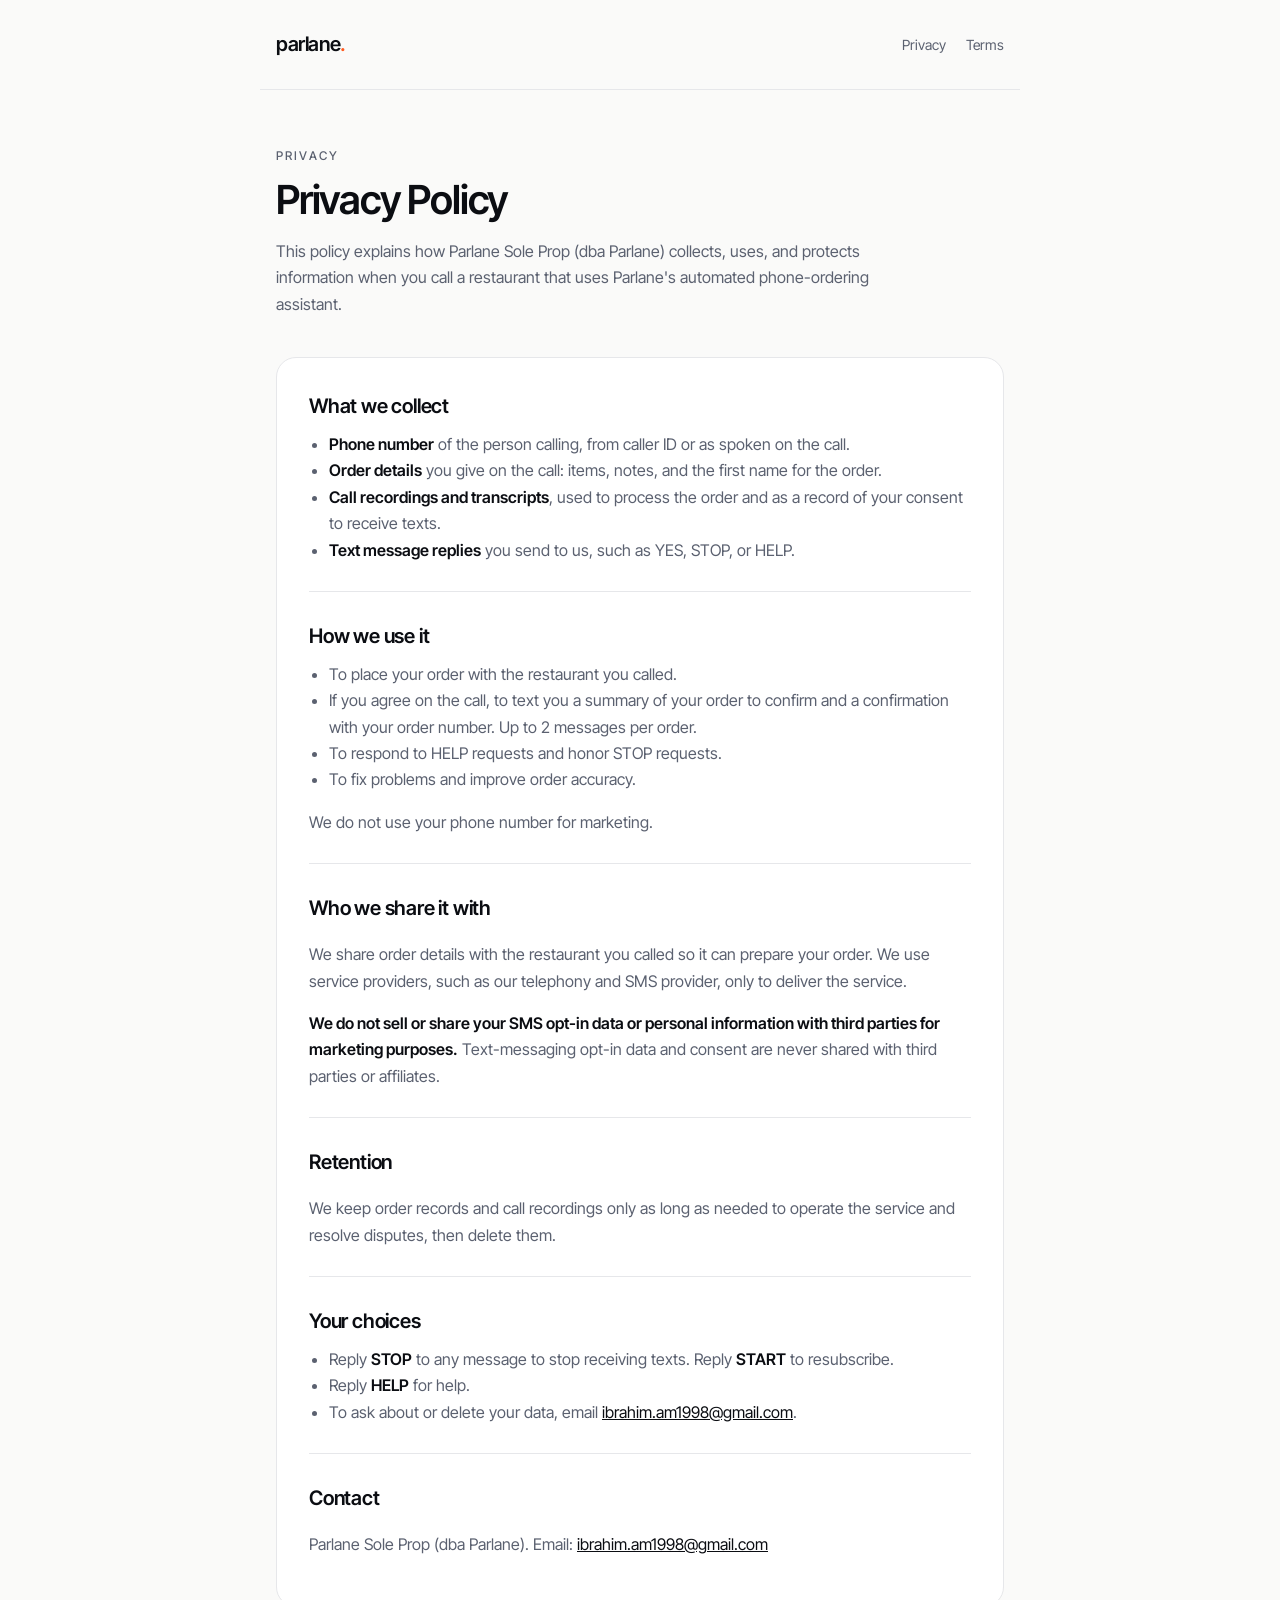
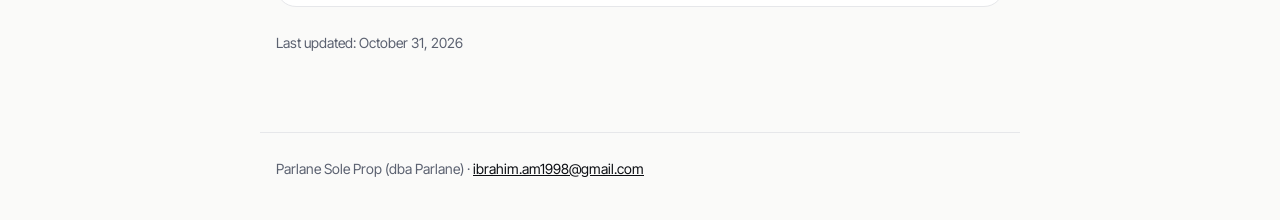
==== privacy.html @ ad6eae12 "Parlane privacy policy and terms pages" ====
<!doctype html>
<html lang="en"><head><meta charset="utf-8"><meta name="viewport" content="width=device-width,initial-scale=1">
<title>Privacy Policy | Parlane</title><meta name="description" content="Privacy Policy for Parlane, operated by Parlane Sole Prop."><link rel="stylesheet" href="/style.css"></head>
<body><header><a class="wordmark" href="/">parlane<span>.</span></a><nav><a href="/privacy.html">Privacy</a><a href="/terms.html">Terms</a></nav></header><main>
<p class="eyebrow">Privacy</p>
<h1>Privacy Policy</h1>
<p class="lede">This policy explains how Parlane Sole Prop (dba Parlane) collects, uses, and protects information when you call a restaurant that uses Parlane's automated phone-ordering assistant.</p>
<div class="card">
<section><h2>What we collect</h2><ul>
<li><strong>Phone number</strong> of the person calling, from caller ID or as spoken on the call.</li>
<li><strong>Order details</strong> you give on the call: items, notes, and the first name for the order.</li>
<li><strong>Call recordings and transcripts</strong>, used to process the order and as a record of your consent to receive texts.</li>
<li><strong>Text message replies</strong> you send to us, such as YES, STOP, or HELP.</li></ul></section>
<section><h2>How we use it</h2><ul>
<li>To place your order with the restaurant you called.</li>
<li>If you agree on the call, to text you a summary of your order to confirm and a confirmation with your order number. Up to 2 messages per order.</li>
<li>To respond to HELP requests and honor STOP requests.</li>
<li>To fix problems and improve order accuracy.</li></ul>
<p>We do not use your phone number for marketing.</p></section>
<section><h2>Who we share it with</h2>
<p>We share order details with the restaurant you called so it can prepare your order. We use service providers, such as our telephony and SMS provider, only to deliver the service.</p>
<p><strong>We do not sell or share your SMS opt-in data or personal information with third parties for marketing purposes.</strong> Text-messaging opt-in data and consent are never shared with third parties or affiliates.</p></section>
<section><h2>Retention</h2><p>We keep order records and call recordings only as long as needed to operate the service and resolve disputes, then delete them.</p></section>
<section><h2>Your choices</h2><ul>
<li>Reply <strong>STOP</strong> to any message to stop receiving texts. Reply <strong>START</strong> to resubscribe.</li>
<li>Reply <strong>HELP</strong> for help.</li>
<li>To ask about or delete your data, email <a href="mailto:ibrahim.am1998@gmail.com">ibrahim.am1998@gmail.com</a>.</li></ul></section>
<section><h2>Contact</h2><p>Parlane Sole Prop (dba Parlane). Email: <a href="mailto:ibrahim.am1998@gmail.com">ibrahim.am1998@gmail.com</a></p></section>
</div>
<p class="updated">Last updated: October 31, 2026</p>
</main><footer>Parlane Sole Prop (dba Parlane) &middot; <a href="mailto:ibrahim.am1998@gmail.com">ibrahim.am1998@gmail.com</a></footer></body></html>
---- style.css ----
@import url("https://fonts.googleapis.com/css2?family=Inter+Tight:wght@400;500;600&display=swap");
:root{--ink:#0b0d12;--muted:#5b6170;--line:#e6e7ea;--bg:#fafaf9;--card:#fff;--accent:#ff5a1f}
@media (prefers-color-scheme:dark){:root{--ink:#f3f3f1;--muted:#a3a7b1;--line:#262932;--bg:#0b0d12;--card:#12151c}}
*{box-sizing:border-box}
body{margin:0;background:var(--bg);color:var(--ink);font:16px/1.65 "Inter Tight",system-ui,sans-serif}
header,main,footer{max-width:760px;margin:0 auto;padding:0 16px}
header{display:flex;justify-content:space-between;align-items:center;padding-top:28px;padding-bottom:28px;border-bottom:1px solid var(--line)}
.wordmark{font-weight:600;letter-spacing:-.02em;font-size:20px;color:var(--ink);text-decoration:none}
.wordmark span{color:var(--accent)}
nav a{color:var(--muted);text-decoration:none;margin-left:20px;font-size:14px}
nav a:hover{color:var(--ink)}
main{padding-top:56px;padding-bottom:64px}
.eyebrow{font-size:12px;font-weight:500;text-transform:uppercase;letter-spacing:.18em;color:var(--muted);margin:0 0 12px}
h1{font-size:40px;line-height:1.1;font-weight:600;letter-spacing:-.03em;margin:0 0 16px}
.lede{color:var(--muted);max-width:640px;margin:0 0 40px}
.card{background:var(--card);border:1px solid var(--line);border-radius:20px;padding:32px}
.card section+section{border-top:1px solid var(--line);margin-top:28px;padding-top:28px}
h2{font-size:20px;font-weight:600;letter-spacing:-.01em;margin:0 0 8px}
p,li{color:var(--muted)}
ul{padding-left:20px;margin:8px 0 0}
strong{color:var(--ink);font-weight:600}
a{color:var(--ink)}
.updated{font-size:14px;color:var(--muted);margin-top:24px}
footer{border-top:1px solid var(--line);padding-top:24px;padding-bottom:40px;font-size:14px;color:var(--muted)}
@media (max-width:560px){h1{font-size:32px}.card{padding:22px}}
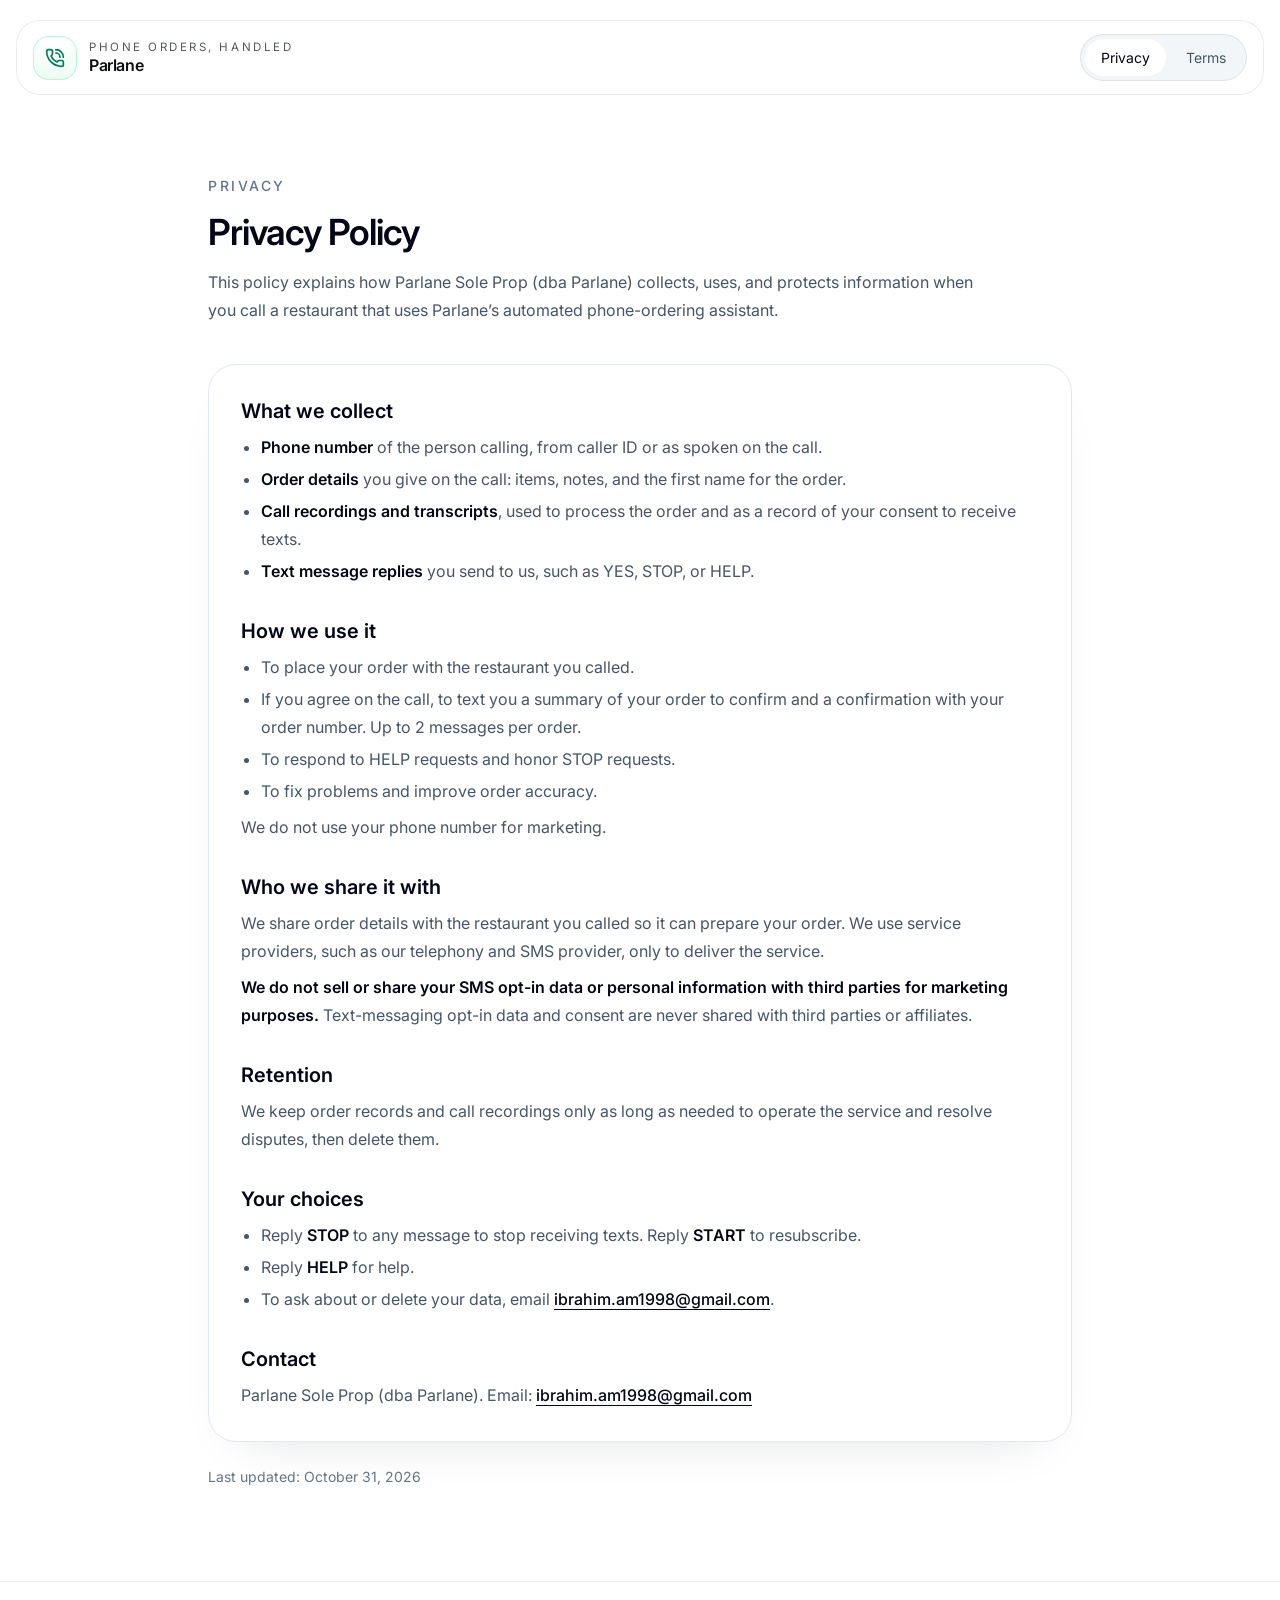
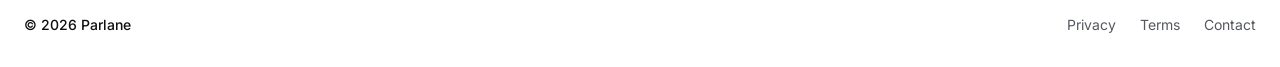
==== commit 923980cd: "Match the Parlane web app's look on the legal pages" ====
--- a/privacy.html
+++ b/privacy.html
@@ -1,10 +1,9 @@
 <!doctype html>
 <html lang="en"><head><meta charset="utf-8"><meta name="viewport" content="width=device-width,initial-scale=1">
 <title>Privacy Policy | Parlane</title><meta name="description" content="Privacy Policy for Parlane, operated by Parlane Sole Prop."><link rel="stylesheet" href="/style.css"></head>
-<body><header><a class="wordmark" href="/">parlane<span>.</span></a><nav><a href="/privacy.html">Privacy</a><a href="/terms.html">Terms</a></nav></header><main>
-<p class="eyebrow">Privacy</p>
-<h1>Privacy Policy</h1>
-<p class="lede">This policy explains how Parlane Sole Prop (dba Parlane) collects, uses, and protects information when you call a restaurant that uses Parlane's automated phone-ordering assistant.</p>
+<body><header><div class="bar"><a class="brand" href="/"><span class="brand-icon"><svg width="20" height="20" viewBox="0 0 24 24" fill="none" stroke="currentColor" stroke-width="2" stroke-linecap="round" stroke-linejoin="round" aria-hidden="true"><path d="M13 2a9 9 0 0 1 9 9"/><path d="M13 6a5 5 0 0 1 5 5"/><path d="M13.832 16.568a1 1 0 0 0 1.213-.303l.355-.465A2 2 0 0 1 17 15h3a2 2 0 0 1 2 2v3a2 2 0 0 1-2 2A18 18 0 0 1 2 4a2 2 0 0 1 2-2h3a2 2 0 0 1 2 2v3a2 2 0 0 1-.8 1.6l-.468.351a1 1 0 0 0-.292 1.233 14 14 0 0 0 6.392 6.384"/></svg></span><span class="brand-text"><span class="brand-eyebrow">Phone orders, handled</span><span class="brand-name">Parlane</span></span></a><nav><a href="/privacy.html" aria-current="page">Privacy</a><a href="/terms.html">Terms</a></nav></div></header>
+<main><section class="legal"><p class="eyebrow">Privacy</p><h1>Privacy Policy</h1>
+<p class="lede">This policy explains how Parlane Sole Prop (dba Parlane) collects, uses, and protects information when you call a restaurant that uses Parlane&rsquo;s automated phone-ordering assistant.</p>
 <div class="card">
 <section><h2>What we collect</h2><ul>
 <li><strong>Phone number</strong> of the person calling, from caller ID or as spoken on the call.</li>
@@ -26,6 +25,5 @@
 <li>Reply <strong>HELP</strong> for help.</li>
 <li>To ask about or delete your data, email <a href="mailto:ibrahim.am1998@gmail.com">ibrahim.am1998@gmail.com</a>.</li></ul></section>
 <section><h2>Contact</h2><p>Parlane Sole Prop (dba Parlane). Email: <a href="mailto:ibrahim.am1998@gmail.com">ibrahim.am1998@gmail.com</a></p></section>
-</div>
-<p class="updated">Last updated: October 31, 2026</p>
-</main><footer>Parlane Sole Prop (dba Parlane) &middot; <a href="mailto:ibrahim.am1998@gmail.com">ibrahim.am1998@gmail.com</a></footer></body></html>
+</div><p class="updated">Last updated: October 31, 2026</p></section></main>
+<footer><div class="container"><div class="who">&copy; 2026 Parlane</div><nav><a href="/privacy.html">Privacy</a><a href="/terms.html">Terms</a><a href="mailto:ibrahim.am1998@gmail.com">Contact</a></nav></div></footer></body></html>
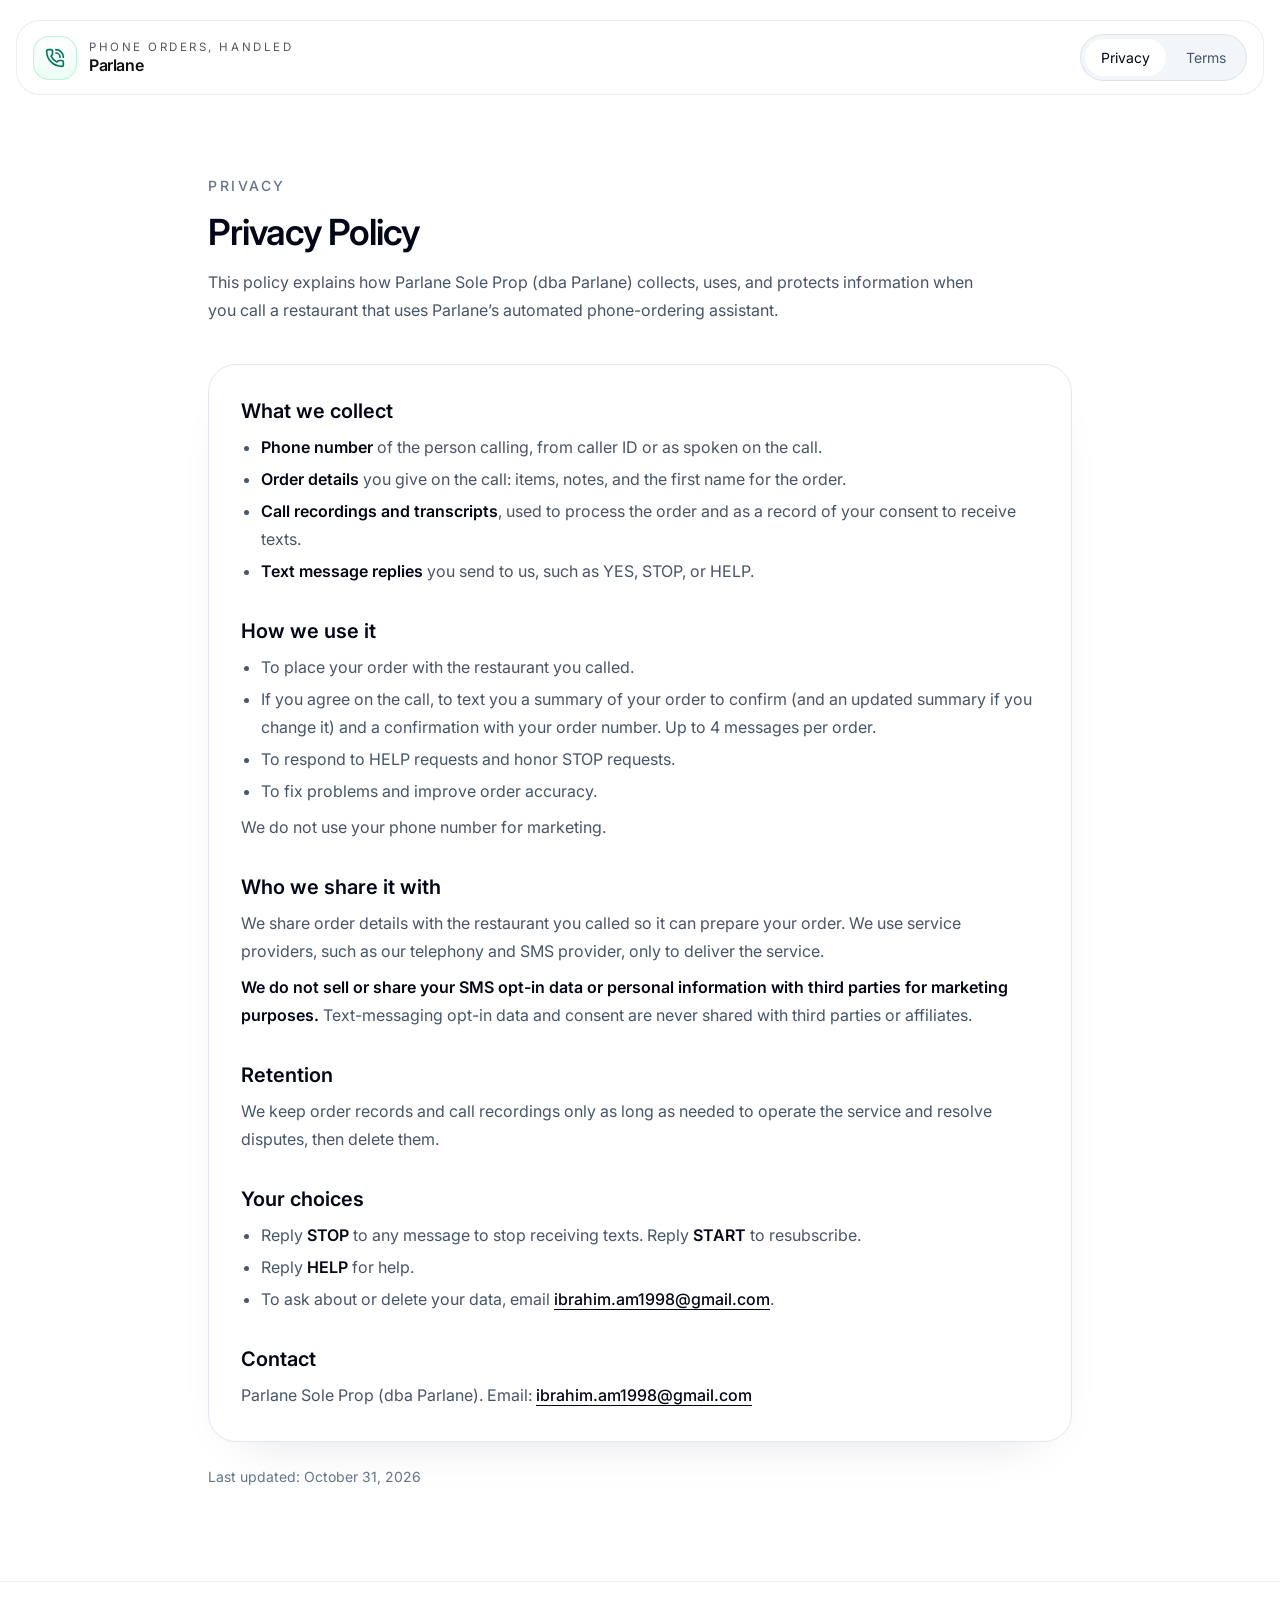
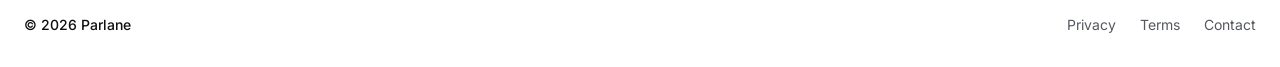
==== commit 4b15f510: "Message frequency: up to 4 per order" ====
--- a/privacy.html
+++ b/privacy.html
@@ -12,7 +12,7 @@
 <li><strong>Text message replies</strong> you send to us, such as YES, STOP, or HELP.</li></ul></section>
 <section><h2>How we use it</h2><ul>
 <li>To place your order with the restaurant you called.</li>
-<li>If you agree on the call, to text you a summary of your order to confirm and a confirmation with your order number. Up to 2 messages per order.</li>
+<li>If you agree on the call, to text you a summary of your order to confirm (and an updated summary if you change it) and a confirmation with your order number. Up to 4 messages per order.</li>
 <li>To respond to HELP requests and honor STOP requests.</li>
 <li>To fix problems and improve order accuracy.</li></ul>
 <p>We do not use your phone number for marketing.</p></section>
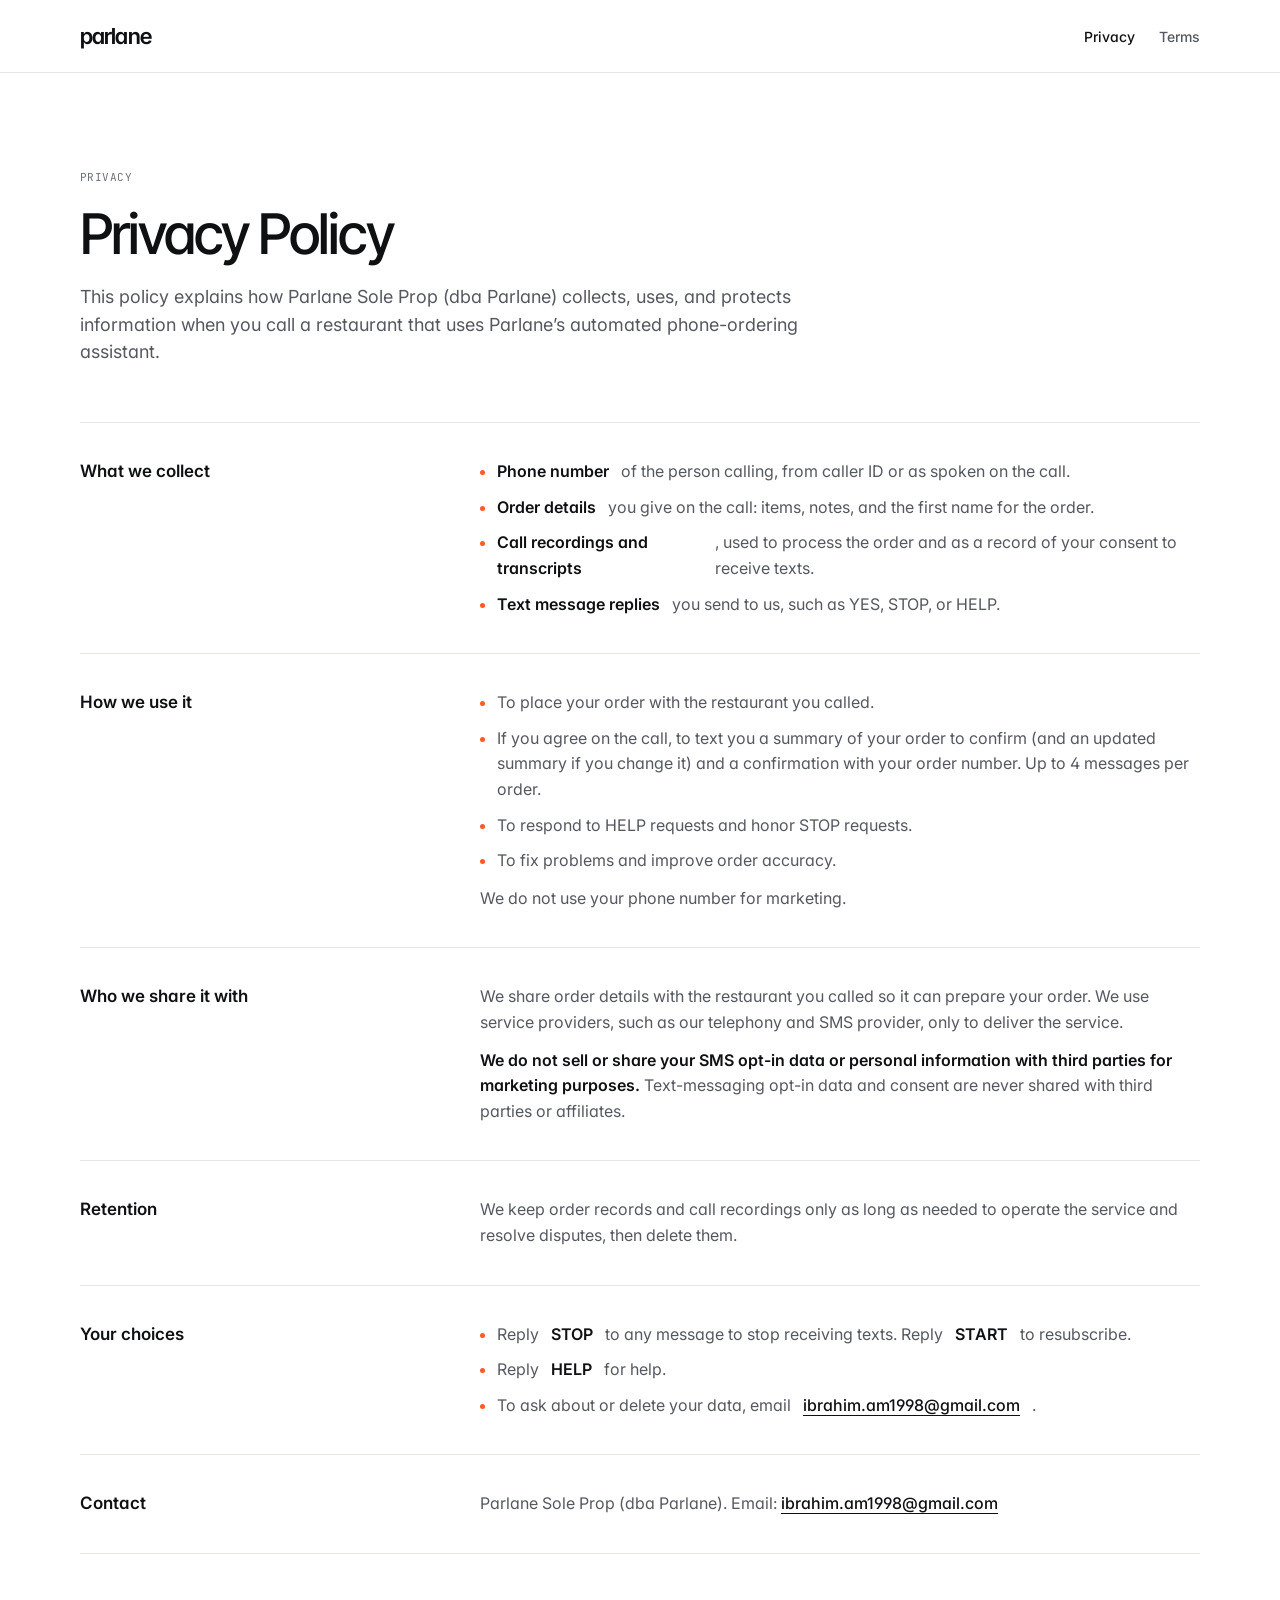
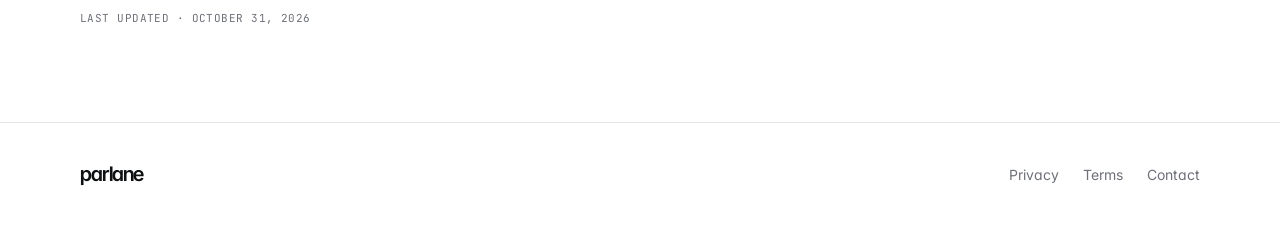
==== commit bdaedea6: "Restyle legal pages to the Parlane design canvas Co-Authored-By: Claude Opus 5.5 <noreply@anthropic." ====
--- a/privacy.html
+++ b/privacy.html
@@ -1,29 +1,29 @@
 <!doctype html>
 <html lang="en"><head><meta charset="utf-8"><meta name="viewport" content="width=device-width,initial-scale=1">
 <title>Privacy Policy | Parlane</title><meta name="description" content="Privacy Policy for Parlane, operated by Parlane Sole Prop."><link rel="stylesheet" href="/style.css"></head>
-<body><header><div class="bar"><a class="brand" href="/"><span class="brand-icon"><svg width="20" height="20" viewBox="0 0 24 24" fill="none" stroke="currentColor" stroke-width="2" stroke-linecap="round" stroke-linejoin="round" aria-hidden="true"><path d="M13 2a9 9 0 0 1 9 9"/><path d="M13 6a5 5 0 0 1 5 5"/><path d="M13.832 16.568a1 1 0 0 0 1.213-.303l.355-.465A2 2 0 0 1 17 15h3a2 2 0 0 1 2 2v3a2 2 0 0 1-2 2A18 18 0 0 1 2 4a2 2 0 0 1 2-2h3a2 2 0 0 1 2 2v3a2 2 0 0 1-.8 1.6l-.468.351a1 1 0 0 0-.292 1.233 14 14 0 0 0 6.392 6.384"/></svg></span><span class="brand-text"><span class="brand-eyebrow">Phone orders, handled</span><span class="brand-name">Parlane</span></span></a><nav><a href="/privacy.html" aria-current="page">Privacy</a><a href="/terms.html">Terms</a></nav></div></header>
-<main><section class="legal"><p class="eyebrow">Privacy</p><h1>Privacy Policy</h1>
-<p class="lede">This policy explains how Parlane Sole Prop (dba Parlane) collects, uses, and protects information when you call a restaurant that uses Parlane&rsquo;s automated phone-ordering assistant.</p>
-<div class="card">
-<section><h2>What we collect</h2><ul>
+<body><header><div class="wrap"><a class="wordmark" href="/">parlane</a><nav aria-label="Main"><a href="/privacy.html" aria-current="page">Privacy</a><a href="/terms.html">Terms</a></nav></div></header>
+<main><div class="wrap legal"><div class="intro"><p class="m">Privacy</p><h1 class="d">Privacy Policy</h1>
+<p class="lede">This policy explains how Parlane Sole Prop (dba Parlane) collects, uses, and protects information when you call a restaurant that uses Parlane&rsquo;s automated phone-ordering assistant.</p></div>
+<div class="rows">
+<section class="row"><h2>What we collect</h2><div class="body"><ul>
 <li><strong>Phone number</strong> of the person calling, from caller ID or as spoken on the call.</li>
 <li><strong>Order details</strong> you give on the call: items, notes, and the first name for the order.</li>
 <li><strong>Call recordings and transcripts</strong>, used to process the order and as a record of your consent to receive texts.</li>
-<li><strong>Text message replies</strong> you send to us, such as YES, STOP, or HELP.</li></ul></section>
-<section><h2>How we use it</h2><ul>
+<li><strong>Text message replies</strong> you send to us, such as YES, STOP, or HELP.</li></ul></div></section>
+<section class="row"><h2>How we use it</h2><div class="body"><ul>
 <li>To place your order with the restaurant you called.</li>
 <li>If you agree on the call, to text you a summary of your order to confirm (and an updated summary if you change it) and a confirmation with your order number. Up to 4 messages per order.</li>
 <li>To respond to HELP requests and honor STOP requests.</li>
 <li>To fix problems and improve order accuracy.</li></ul>
-<p>We do not use your phone number for marketing.</p></section>
-<section><h2>Who we share it with</h2>
-<p>We share order details with the restaurant you called so it can prepare your order. We use service providers, such as our telephony and SMS provider, only to deliver the service.</p>
-<p><strong>We do not sell or share your SMS opt-in data or personal information with third parties for marketing purposes.</strong> Text-messaging opt-in data and consent are never shared with third parties or affiliates.</p></section>
-<section><h2>Retention</h2><p>We keep order records and call recordings only as long as needed to operate the service and resolve disputes, then delete them.</p></section>
-<section><h2>Your choices</h2><ul>
+<p>We do not use your phone number for marketing.</p></div></section>
+<section class="row"><h2>Who we share it with</h2><div class="body"><p>We share order details with the restaurant you called so it can prepare your order. We use service providers, such as our telephony and SMS provider, only to deliver the service.</p>
+<p><strong>We do not sell or share your SMS opt-in data or personal information with third parties for marketing purposes.</strong> Text-messaging opt-in data and consent are never shared with third parties or affiliates.</p></div></section>
+<section class="row"><h2>Retention</h2><div class="body"><p>We keep order records and call recordings only as long as needed to operate the service and resolve disputes, then delete them.</p></div></section>
+<section class="row"><h2>Your choices</h2><div class="body"><ul>
 <li>Reply <strong>STOP</strong> to any message to stop receiving texts. Reply <strong>START</strong> to resubscribe.</li>
 <li>Reply <strong>HELP</strong> for help.</li>
-<li>To ask about or delete your data, email <a href="mailto:ibrahim.am1998@gmail.com">ibrahim.am1998@gmail.com</a>.</li></ul></section>
-<section><h2>Contact</h2><p>Parlane Sole Prop (dba Parlane). Email: <a href="mailto:ibrahim.am1998@gmail.com">ibrahim.am1998@gmail.com</a></p></section>
-</div><p class="updated">Last updated: October 31, 2026</p></section></main>
-<footer><div class="container"><div class="who">&copy; 2026 Parlane</div><nav><a href="/privacy.html">Privacy</a><a href="/terms.html">Terms</a><a href="mailto:ibrahim.am1998@gmail.com">Contact</a></nav></div></footer></body></html>
+<li>To ask about or delete your data, email <a href="mailto:ibrahim.am1998@gmail.com">ibrahim.am1998@gmail.com</a>.</li></ul></div></section>
+<section class="row"><h2>Contact</h2><div class="body"><p>Parlane Sole Prop (dba Parlane). Email: <a href="mailto:ibrahim.am1998@gmail.com">ibrahim.am1998@gmail.com</a></p></div></section>
+</div>
+<p class="m updated">Last updated · October 31, 2026</p></div></main>
+<footer><div class="wrap"><a class="wordmark" href="/">parlane</a><nav aria-label="Footer"><a href="/privacy.html">Privacy</a><a href="/terms.html">Terms</a><a href="mailto:ibrahim.am1998@gmail.com">Contact</a></nav></div></footer></body></html>
--- a/style.css
+++ b/style.css
@@ -0,0 +1,42 @@
+@import url("https://fonts.googleapis.com/css2?family=Inter+Tight:wght@500;600&family=Inter:wght@400;500;600&family=JetBrains+Mono:wght@400;500&display=swap");
+/* Mirrors the Parlane design canvas and apps/web LegalPage. */
+:root{--ink:#0F1012;--muted:#55585F;--faint:#6E7178;--hair:#E6E5E1;--signal:#FF5A1F;--bg:#FFFFFF}
+*{box-sizing:border-box}
+body{margin:0;background:var(--bg);color:var(--ink);font:16px/1.5 Inter,ui-sans-serif,system-ui,sans-serif;-webkit-font-smoothing:antialiased;font-feature-settings:"ss01","cv11";min-height:100vh;display:flex;flex-direction:column}
+h1,h2,p{margin:0}
+.wrap{width:100%;max-width:1200px;margin:0 auto;padding:0 20px}
+@media(min-width:640px){.wrap{padding:0 40px}}
+.d{font-family:"Inter Tight",Inter,sans-serif;font-weight:500;letter-spacing:-0.035em}
+.m{font-family:"JetBrains Mono",ui-monospace,monospace;font-size:11px;letter-spacing:.04em;text-transform:uppercase}
+header{border-bottom:1px solid var(--hair)}
+header .wrap{display:flex;align-items:center;justify-content:space-between;gap:24px;min-height:72px;flex-wrap:wrap}
+.wordmark{font-family:"Inter Tight",Inter,sans-serif;font-weight:600;letter-spacing:-0.04em;font-size:22px;color:var(--ink);text-decoration:none}
+header nav{display:flex;gap:24px}
+header nav a{font-size:14px;font-weight:500;color:var(--muted);text-decoration:none}
+header nav a:hover,header nav a[aria-current]{color:var(--ink)}
+main{flex:1}
+.legal{display:flex;flex-direction:column;gap:56px;padding-top:80px;padding-bottom:80px}
+@media(min-width:640px){.legal{padding-top:96px;padding-bottom:96px}}
+.intro{display:flex;flex-direction:column;gap:20px;max-width:720px}
+.intro .m{color:var(--faint)}
+h1{font-size:44px;line-height:1.02}
+@media(min-width:640px){h1{font-size:56px}}
+.lede{font-size:18px;line-height:1.55;color:var(--muted)}
+.rows{border-bottom:1px solid var(--hair)}
+.row{display:grid;gap:16px;padding:36px 0;border-top:1px solid var(--hair)}
+@media(min-width:768px){.row{grid-template-columns:minmax(0,1fr) minmax(0,2fr);gap:40px}}
+h2{font-size:17px;font-weight:600}
+.body{display:flex;flex-direction:column;gap:12px;font-size:16px;line-height:1.6;color:var(--muted)}
+.body ul{list-style:none;margin:0;padding:0;display:flex;flex-direction:column;gap:10px}
+.body li{display:flex;gap:12px}
+.body li::before{content:"";flex:none;width:5px;height:5px;margin-top:11px;border-radius:50%;background:var(--signal)}
+strong{font-weight:600;color:var(--ink)}
+.body a{font-weight:500;color:var(--ink);text-underline-offset:4px}
+.body a:hover{color:var(--signal)}
+.updated{color:var(--faint)}
+footer{border-top:1px solid var(--hair)}
+footer .wrap{display:flex;flex-wrap:wrap;gap:16px;justify-content:space-between;align-items:center;padding-top:36px;padding-bottom:36px}
+footer .wordmark{font-size:20px}
+footer nav{display:flex;flex-wrap:wrap;gap:24px}
+footer nav a{font-size:14px;color:var(--faint);text-decoration:none}
+footer nav a:hover{color:var(--ink)}
